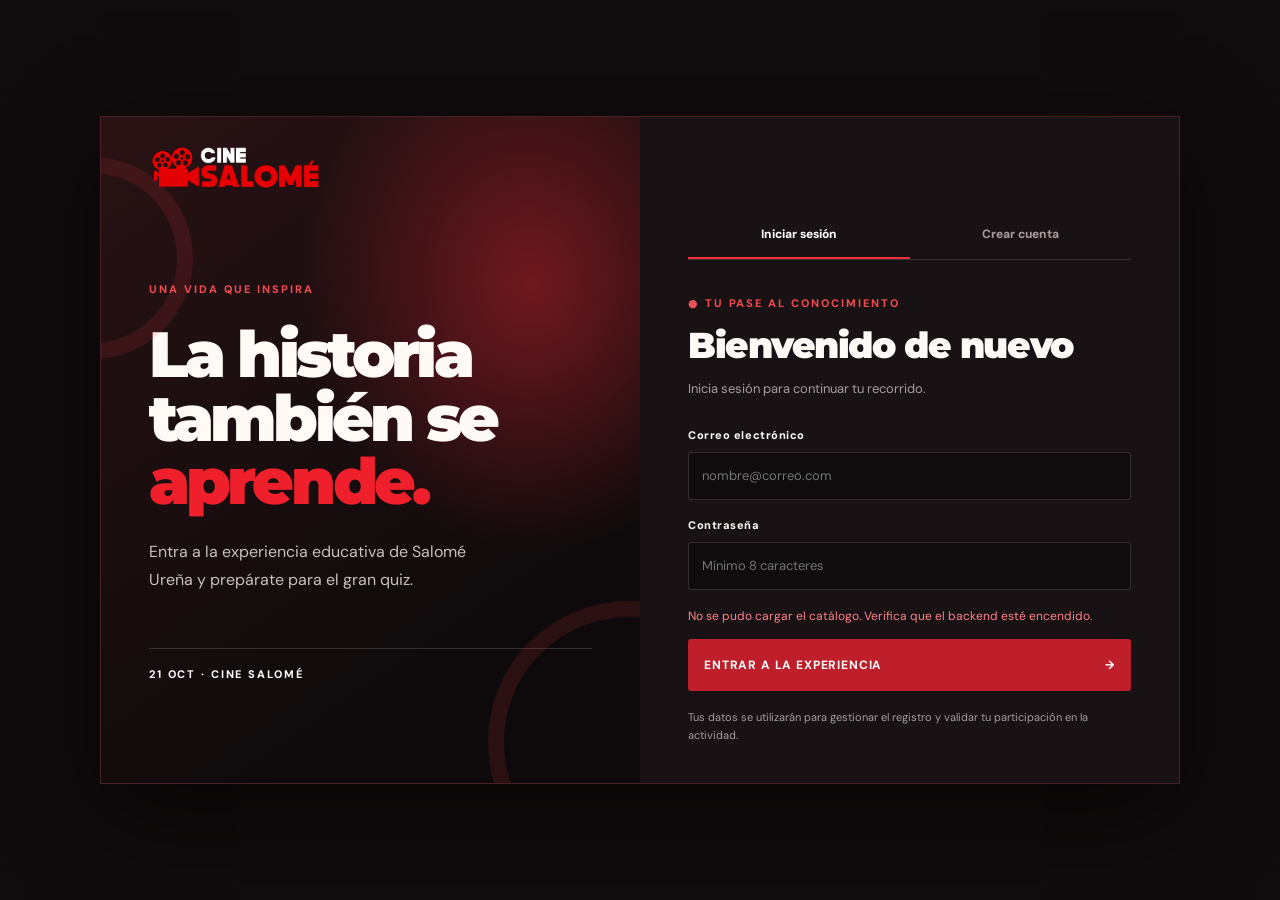
==== index.html @ 3fd90b5b "Actualización general, creación de carpeta img, pequeñas mejoras en el diseño, apartado admin" ====
<!DOCTYPE html>
<html lang="es">
 <head>
  <meta charset="utf-8"/>
  <meta content="width=device-width,initial-scale=1" name="viewport"/>
  <meta content="#0a0a0a" name="theme-color"/>
  <title>
   CINE SALOMÉ — Inicio
  </title>
  <link href="style/css/common.css" rel="stylesheet"/>
  <link href="style/css/inicio.css" rel="stylesheet"/>
  <link href="img/favicon.png" rel="icon" type="image/png"/>
 </head>
 <body>
  <nav>
   <a class="logo" href="index.html">
    <img alt="Cine Salomé" class="brand-logo" src="img/LogoCineSalomé.png"/>
   </a>
   <button aria-expanded="false" aria-label="Abrir menú" class="menu-toggle" id="menuToggle">
    ☰
   </button>
   <ul class="nav-links" id="navLinks">
    <li>
     <a aria-current="page" href="index.html">
      Inicio
     </a>
    </li>
    <li>
     <a href="biografia.html">
      Biografía
     </a>
    </li>
    <li>
     <a href="aportes.html">
      Aportes
     </a>
    </li>
    <li>
     <a href="obras.html">
      Obras
     </a>
    </li>
    <li>
     <a href="linea-tiempo.html">
      Línea del tiempo
     </a>
    </li>
    <li>
     <a class="nav-cta" href="quiz.html">
      Pon a prueba lo aprendido
     </a>
    </li>
   </ul>
  </nav>
  <main>
   <section id="hero">
    <div>
     <div class="eyebrow">
      Una historia real · Cine biográfico
     </div>
     <h1 class="hero-title">
      CINE
      <em>
       SALOMÉ
      </em>
     </h1>
     <p class="hero-sub">
      Una vida que inspira. Entra en la historia de Salomé Ureña: poeta, educadora y mujer que abrió caminos para la formación de las dominicanas.
     </p>
     <div class="hero-actions">
      <a class="btn btn-primary" href="biografia.html">
       Comenzar la historia ↓
      </a>
      <a class="btn btn-light" href="obras.html">
       Ver sus obras ✦
      </a>
     </div>
     <div class="hero-note">
      <strong>
       1850–1897
      </strong>
      <span>
       Una historia que merece ser contada.
      </span>
     </div>
    </div>
    <div aria-label="Ilustración decorativa de Salomé Ureña" class="hero-visual">
     <div class="floating-card float-one">
      <small>
       Protagonista
      </small>
      <strong>
       Una vida que inspira
      </strong>
     </div>
     <div class="portrait-frame">
      <img alt="Retrato histórico de Salomé Ureña de Henríquez" class="portrait-art historical-portrait" decoding="async" loading="lazy" src="https://commons.wikimedia.org/wiki/Special:FilePath/Salom%C3%A9_Ure%C3%B1a_de_Henr%C3%ADquez.jpg"/>
      <div class="portrait-caption">
       <a href="https://commons.wikimedia.org/wiki/File:Salom%C3%A9_Ure%C3%B1a_de_Henr%C3%ADquez.jpg" rel="noopener noreferrer" target="_blank">
        RETRATO HISTÓRICO · WIKIMEDIA COMMONS
       </a>
      </div>
     </div>
     <div class="floating-card float-two">
      <small>
       Una fecha para recordar
      </small>
      <strong>
       21 de octubre
      </strong>
     </div>
    </div>
   </section>
   <section class="content-section">
    <div class="section-head reveal">
     <div class="section-kicker">
      Explora la historia
     </div>
     <h2 class="section-title">
      Una protagonista,
      <span>
       seis escenas
      </span>
     </h2>
     <p class="section-intro">
      Recorre la vida, obra e impacto de una de las figuras más importantes de la cultura dominicana.
     </p>
    </div>
    <div class="quick-grid">
     <a class="quick-card reveal" href="biografia.html">
      <h3>
       Su biografía
      </h3>
      <p>
       Conoce sus orígenes, su vocación y los datos esenciales de su vida.
      </p>
     </a>
     <a class="quick-card reveal" href="aportes.html">
      <h3>
       Su legado
      </h3>
      <p>
       Descubre cómo transformó la poesía y la educación de las mujeres.
      </p>
     </a>
     <a class="quick-card reveal" href="educacion.html">
      <h3>
       Educación
      </h3>
      <p>
       Explora el impacto del Instituto de Señoritas.
      </p>
     </a>
     <a class="quick-card reveal" href="quiz.html">
      <h3>
       El quiz
      </h3>
      <p>
       Comprueba cuánto aprendiste sobre Salomé Ureña.
      </p>
     </a>
    </div>
   </section>
  </main>
  <footer>
   <div class="footer-mark">
    CINE
    <span>
     SALOMÉ
    </span>
   </div>
   <p class="footer-quote">
    La pantalla se apaga. Su legado permanece.
   </p>
   <div class="footer-bottom">
    Una vida que inspira · Experiencia educativa inspirada en el cine
   </div>
  </footer>
  <button aria-label="Volver arriba" class="back-top" id="backTop">
   ↑
  </button>
  <script src="style/js/common.js">
  </script>
  <script src="style/js/inicio.js">
  </script>
  <script src="api-config.js">
  </script>
  <script src="style/js/auth.js">
  </script>
 </body>
</html>
---- style/css/common.css ----
@import url('https://fonts.googleapis.com/css2?family=DM+Sans:wght@400;500;600;700&family=Montserrat:wght@700;800;900&display=swap');
:root
{
  --rojo:#bf1f2a;
  --rojo-claro:#e5525b;
  --negro:#110d0e;
  --gris-oscuro:#1b1517;
  --gris-medio:#3c2c2f;
  --blanco:#fffaf5;
  --gris-texto:#c8beb9;
  --borde:rgba(229,82,91,.25);
  --sombra:0 18px 46px rgba(0,0,0,.36)
}

*
{
  box-sizing:border-box;
  margin:0;
  padding:0
}

html
{
  scroll-behavior:smooth
}

body
{
  background:var(--negro);
  color:var(--blanco);
  font-family:'DM Sans',system-ui,sans-serif;
  line-height:1.7
}

a
{
  color:inherit
}

button
{
  font:inherit
}

.title,h1,h2,h3,.logo,.year
{
  font-family:'Montserrat',Arial,sans-serif;
  letter-spacing:-.04em
}

nav
{
  position:sticky;
  top:0;
  z-index:10;
  height:70px;
  padding:0 7%;
  display:flex;
  align-items:center;
  justify-content:space-between;
  background:rgba(17,13,14,.94);
  backdrop-filter:blur(12px);
  border-bottom:1px solid var(--borde)
}

.logo
{
  text-decoration:none;
  font-size:20px;
  letter-spacing:.1em;
  font-weight:900
}

.logo span,.section-title span
{
  color:var(--rojo-claro)
}

.nav-links
{
  display:flex;
  align-items:center;
  gap:22px;
  list-style:none
}

.nav-links a
{
  text-decoration:none;
  color:var(--gris-texto);
  font-size:12px;
  font-weight:700
}

.nav-links a:hover,.nav-links a[aria-current=page]
{
  color:var(--rojo-claro)
}

.nav-cta
{
  background:var(--rojo);
  color:white!important;
  padding:8px 12px;
  border-radius:3px
}

.menu-toggle
{
  display:none;
  color:var(--blanco);
  background:transparent;
  border:1px solid var(--borde);
  padding:6px 10px;
  font-size:20px;
  cursor:pointer
}

.page-hero
{
  padding:92px 8% 70px;
  position:relative;
  overflow:hidden;
  background:radial-gradient(circle at 82% 20%,rgba(191,31,42,.32),transparent 34%),linear-gradient(135deg,#110d0e,#281316);
  border-bottom:1px solid var(--borde)
}

.page-hero:after
{
  content:'';
  position:absolute;
  width:210px;
  height:210px;
  right:-75px;
  bottom:-102px;
  border:20px dotted rgba(229,82,91,.19);
  border-radius:50%;
  transform:rotate(20deg)
}

.eyebrow,.section-kicker
{
  font-size:11px;
  font-weight:700;
  color:var(--rojo-claro);
  letter-spacing:1.8px;
  text-transform:uppercase;
  margin-bottom:14px
}

.eyebrow:before
{
  content:'● ';
  color:var(--rojo-claro)
}

.page-title
{
  font-size:clamp(42px,6vw,76px);
  line-height:1.05;
  text-transform:uppercase;
  max-width:790px
}

.page-intro
{
  max-width:660px;
  color:var(--gris-texto);
  font-size:18px;
  margin-top:23px
}

.content-section
{
  padding:86px 8%
}

.content-section:nth-of-type(even)
{
  background:var(--gris-oscuro)
}

.section-head
{
  max-width:730px;
  margin-bottom:42px
}

.section-title
{
  font-size:clamp(32px,4vw,53px);
  line-height:1.1;
  text-transform:uppercase
}

.section-intro
{
  color:var(--gris-texto);
  margin-top:16px
}

.btn
{
  display:inline-flex;
  align-items:center;
  justify-content:center;
  text-decoration:none;
  border:1px solid transparent;
  padding:12px 19px;
  border-radius:3px;
  font-size:12px;
  font-weight:700;
  letter-spacing:.07em;
  text-transform:uppercase;
  cursor:pointer;
  transition:.2s
}

.btn:hover
{
  transform:translateY(-2px)
}

.btn-primary
{
  background:var(--rojo);
  color:white
}

.btn-primary:hover
{
  background:var(--rojo-claro)
}

.btn-light
{
  border-color:rgba(255,250,245,.32);
  color:var(--blanco);
  background:transparent
}

.btn-light:hover
{
  border-color:var(--rojo);
  color:var(--rojo-claro)
}

.reveal
{
  opacity:0;
  transform:translateY(18px);
  transition:.55s ease
}

.reveal.visible
{
  opacity:1;
  transform:none
}

.back-top
{
  position:fixed;
  right:22px;
  bottom:22px;
  width:42px;
  height:42px;
  z-index:5;
  border:1px solid var(--rojo);
  background:var(--rojo);
  color:#fff;
  cursor:pointer;
  opacity:0;
  pointer-events:none;
  transition:.2s
}

.back-top.show
{
  opacity:1;
  pointer-events:auto
}

footer
{
  padding:45px 8% 25px;
  text-align:center;
  background:#0c090a;
  border-top:1px solid var(--borde)
}

.footer-mark
{
  font:900 23px 'Montserrat',Arial,sans-serif;
  letter-spacing:.12em
}

.footer-mark span
{
  color:var(--rojo-claro)
}

.footer-quote
{
  color:var(--gris-texto);
  font-style:italic;
  margin:7px auto 19px
}

.footer-bottom
{
  border-top:1px solid rgba(255,250,245,.12);
  padding-top:15px;
  color:#958a85;
  font-size:12px
}

/* Un lenguaje visual inspirado en una entrada de cine: tarjetas, contraste y acentos rojos. */
.quote-card blockquote,.fact strong,.edu-big,.question,.result-score,.work-number
{
  font-family:'Montserrat',Arial,sans-serif!important
}

.quote-card blockquote,.edu-big,.question
{
  font-weight:800
}

.work-number,.fact strong,.result-score
{
  font-weight:900
}

.content-section
{
  position:relative
}

.info-card,.work-card,.edu-panel,.quiz-wrap
{
  border-radius:5px
}

@media(max-width:760px)
{
  nav
  {
    height:64px;
    padding:0 6%
  }

  .menu-toggle
  {
    display:block
  }

  .nav-links
  {
    display:none;
    position:absolute;
    top:63px;
    left:0;
    right:0;
    padding:10px 6% 17px;
    flex-direction:column;
    align-items:stretch;
    gap:0;
    background:#110d0e;
    border-bottom:1px solid var(--borde)
  }

  .nav-links.open
  {
    display:flex
  }

  .nav-links a
  {
    display:block;
    padding:11px 4px
  }

  .nav-cta
  {
    text-align:center;
    margin-top:5px
  }

  .page-hero,.content-section
  {
    padding-left:6%;
    padding-right:6%
  }

  .page-hero
  {
    padding-top:67px
  }

  .content-section
  {
    padding-top:62px;
    padding-bottom:62px
  }
}

@media(prefers-reduced-motion:reduce)
{
  html
  {
    scroll-behavior:auto
  }

  .reveal
  {
    opacity:1;
    transform:none;
    transition:none
  }
}


/* Identidad visual: logo oficial en la navegación */
.brand-logo { display:block; width:clamp(135px, 15vw, 190px); max-height:48px; height:auto; object-fit:contain; }
.logo, .auth-brand { display:inline-flex; align-items:center; flex-shrink:0; }
.auth-brand .brand-logo { width:clamp(145px, 18vw, 210px); max-height:54px; }
@media (max-width: 520px) { .brand-logo { width:135px; max-height:42px; } .auth-brand .brand-logo { width:150px; } }
---- style/css/inicio.css ----
#hero
{
  min-height:calc(100vh - 70px);
  padding:72px 8%;
  display:grid;
  grid-template-columns:1.08fr .92fr;
  gap:6%;
  align-items:center;
  overflow:hidden;
  position:relative;
  background:radial-gradient(circle at 76% 35%,rgba(191,31,42,.4),transparent 31%),linear-gradient(130deg,#110d0e,#2c1115)
}

#hero:before
{
  content:'';
  position:absolute;
  inset:0;
  opacity:.3;
  background:linear-gradient(90deg,transparent 97%,rgba(255,255,255,.08) 97%),linear-gradient(transparent 97%,rgba(255,255,255,.05) 97%);
  background-size:48px 48px
}

.hero-title
{
  position:relative;
  font:900 clamp(54px,9vw,108px)/.88 'Montserrat',Arial,sans-serif;
  letter-spacing:-.08em
}

.hero-title em
{
  font-style:normal;
  color:var(--rojo-claro)
}

.hero-sub
{
  max-width:570px;
  margin:25px 0 29px;
  color:var(--gris-texto);
  font-size:18px
}

.hero-actions
{
  display:flex;
  gap:12px;
  flex-wrap:wrap
}

.hero-note
{
  display:flex;
  gap:14px;
  align-items:center;
  margin-top:35px;
  color:var(--gris-texto);
  font-size:14px
}

.hero-note strong
{
  font:800 24px 'Montserrat',Arial,sans-serif;
  color:var(--rojo-claro)
}

.hero-visual
{
  position:relative;
  display:grid;
  place-items:center;
  min-height:500px
}

.portrait-frame
{
  width:min(100%,385px);
  height:475px;
  display:grid;
  place-items:center;
  overflow:hidden;
  border:1px solid rgba(229,82,91,.7);
  background:linear-gradient(145deg,#722128,#251115 70%);
  box-shadow:var(--sombra)
}

.portrait-frame:before
{
  content:'';
  position:absolute;
  width:340px;
  height:340px;
  border:11px dotted rgba(255,250,245,.2);
  border-radius:50%
}

.portrait-art
{
  width:79%;
  z-index:1;
  filter:drop-shadow(0 14px 12px rgba(0,0,0,.45))
}

.portrait-caption
{
  position:absolute;
  bottom:22px;
  z-index:2;
  background:#171012;
  color:var(--rojo-claro);
  border:1px solid var(--borde);
  padding:7px 10px;
  font-size:10px;
  font-weight:700;
  letter-spacing:.08em
}

.floating-card
{
  position:absolute;
  z-index:3;
  padding:12px 14px;
  background:#241719;
  border-left:3px solid var(--rojo-claro);
  box-shadow:var(--sombra)
}

.floating-card small
{
  display:block;
  color:var(--gris-texto);
  font-size:10px;
  text-transform:uppercase
}

.floating-card strong
{
  display:block;
  font-size:15px
}

.float-one
{
  top:70px;
  left:-8px
}

.float-two
{
  right:-8px;
  bottom:55px
}

.quick-grid
{
  display:grid;
  grid-template-columns:repeat(3,1fr);
  gap:2px
}

.quick-card
{
  background:#26191b;
  padding:25px;
  border-top:3px solid transparent;
  text-decoration:none
}

.quick-card:hover
{
  border-color:var(--rojo-claro);
  background:#352023
}

.quick-card h3
{
  font-size:21px;
  color:var(--blanco);
  margin-bottom:8px
}

.quick-card p
{
  font-size:14px;
  color:var(--gris-texto)
}

@media(max-width:800px)
{
  #hero
  {
    grid-template-columns:1fr;
    padding:54px 6% 62px
  }

  .hero-visual
  {
    min-height:390px;
    order:-1
  }

  .portrait-frame
  {
    height:360px;
    width:290px
  }

  .float-one
  {
    left:0;
    top:32px
  }

  .float-two
  {
    right:0;
    bottom:25px
  }

  .quick-grid
  {
    grid-template-columns:1fr
  }
}

.historical-portrait {
  width: auto;
  max-width: 84%;
  height: min(370px, 78%);
  object-fit: contain;
  background: transparent;
}

.portrait-caption a {
  color: inherit;
  text-decoration: none;
}

.portrait-caption a:hover {
  text-decoration: underline;
}
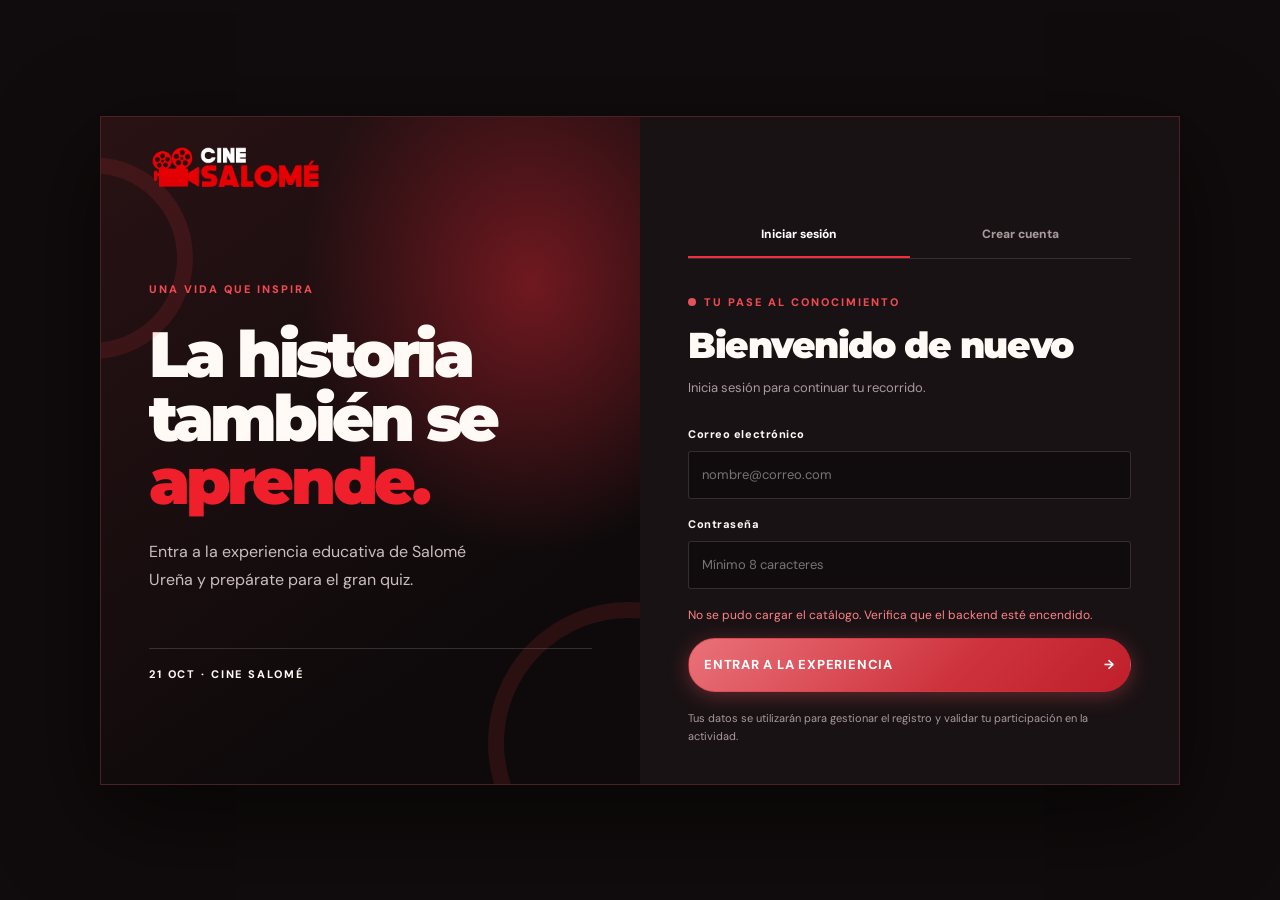
==== commit 161a0b98: "cambios del diseño" ====
--- a/index.html
+++ b/index.html
@@ -4,188 +4,166 @@
   <meta charset="utf-8"/>
   <meta content="width=device-width,initial-scale=1" name="viewport"/>
   <meta content="#0a0a0a" name="theme-color"/>
-  <title>
-   CINE SALOMÉ — Inicio
-  </title>
-  <link href="style/css/common.css" rel="stylesheet"/>
-  <link href="style/css/inicio.css" rel="stylesheet"/>
+  <title>CINE SALOMÉ — Inicio</title>
+  <link href="style/css/common.css?v=3.3" rel="stylesheet"/>
+  <link href="style/css/inicio.css?v=3.3" rel="stylesheet"/>
   <link href="img/favicon.png" rel="icon" type="image/png"/>
  </head>
  <body>
   <nav>
    <a class="logo" href="index.html">
-    <img alt="Cine Salomé" class="brand-logo" src="img/LogoCineSalomé.png"/>
+    <img referrerpolicy="no-referrer" alt="Cine Salomé" class="brand-logo" src="img/LogoCineSalomé.png"/>
    </a>
-   <button aria-expanded="false" aria-label="Abrir menú" class="menu-toggle" id="menuToggle">
-    ☰
-   </button>
+   <button aria-expanded="false" aria-label="Abrir menú" class="menu-toggle" id="menuToggle">☰</button>
    <ul class="nav-links" id="navLinks">
-    <li>
-     <a aria-current="page" href="index.html">
-      Inicio
-     </a>
-    </li>
-    <li>
-     <a href="biografia.html">
-      Biografía
-     </a>
-    </li>
-    <li>
-     <a href="aportes.html">
-      Aportes
-     </a>
-    </li>
-    <li>
-     <a href="obras.html">
-      Obras
-     </a>
-    </li>
-    <li>
-     <a href="linea-tiempo.html">
-      Línea del tiempo
-     </a>
-    </li>
-    <li>
-     <a class="nav-cta" href="quiz.html">
-      Pon a prueba lo aprendido
-     </a>
-    </li>
+    <li><a aria-current="page" href="index.html">Inicio</a></li>
+    <li><a href="biografia.html">Biografía</a></li>
+    <li><a href="aportes.html">Aportes</a></li>
+    <li><a href="obras.html">Obras</a></li>
+    <li><a href="linea-tiempo.html">Línea del tiempo</a></li>
+    <li><a class="nav-cta" href="quiz.html">Pon a prueba lo aprendido</a></li>
    </ul>
   </nav>
+
   <main>
+   <!-- Hero -->
    <section id="hero">
     <div>
-     <div class="eyebrow">
-      Una historia real · Cine biográfico
-     </div>
-     <h1 class="hero-title">
-      CINE
-      <em>
-       SALOMÉ
-      </em>
-     </h1>
-     <p class="hero-sub">
-      Una vida que inspira. Entra en la historia de Salomé Ureña: poeta, educadora y mujer que abrió caminos para la formación de las dominicanas.
-     </p>
+     <div class="eyebrow">Una historia real · Cine biográfico</div>
+     <h1 class="hero-title">CINE <em>SALOMÉ</em></h1>
+     <p class="hero-sub">Una vida que inspira. Entra en la historia de Salomé Ureña: poeta, educadora y mujer que abrió caminos para la formación de las dominicanas.</p>
      <div class="hero-actions">
-      <a class="btn btn-primary" href="biografia.html">
-       Comenzar la historia ↓
-      </a>
-      <a class="btn btn-light" href="obras.html">
-       Ver sus obras ✦
-      </a>
+      <a class="btn btn-primary" href="biografia.html">Comenzar la historia ↓</a>
+      <a class="btn btn-light" href="obras.html">Ver sus obras ✦</a>
      </div>
      <div class="hero-note">
-      <strong>
-       1850–1897
-      </strong>
-      <span>
-       Una historia que merece ser contada.
-      </span>
+      <strong>1850–1897</strong>
+      <span>Una historia que merece ser contada.</span>
      </div>
     </div>
     <div aria-label="Ilustración decorativa de Salomé Ureña" class="hero-visual">
      <div class="floating-card float-one">
-      <small>
-       Protagonista
-      </small>
-      <strong>
-       Una vida que inspira
-      </strong>
+      <small>Protagonista</small>
+      <strong>Una vida que inspira</strong>
      </div>
      <div class="portrait-frame">
-      <img alt="Retrato histórico de Salomé Ureña de Henríquez" class="portrait-art historical-portrait" decoding="async" loading="lazy" src="https://commons.wikimedia.org/wiki/Special:FilePath/Salom%C3%A9_Ure%C3%B1a_de_Henr%C3%ADquez.jpg"/>
+      <img referrerpolicy="no-referrer" alt="Retrato histórico de Salomé Ureña de Henríquez" class="portrait-art historical-portrait" decoding="async" loading="lazy" src="https://commons.wikimedia.org/wiki/Special:FilePath/Salom%C3%A9_Ure%C3%B1a_de_Henr%C3%ADquez.jpg"/>
       <div class="portrait-caption">
-       <a href="https://commons.wikimedia.org/wiki/File:Salom%C3%A9_Ure%C3%B1a_de_Henr%C3%ADquez.jpg" rel="noopener noreferrer" target="_blank">
-        RETRATO HISTÓRICO · WIKIMEDIA COMMONS
-       </a>
+       <a href="https://commons.wikimedia.org/wiki/File:Salom%C3%A9_Ure%C3%B1a_de_Henr%C3%ADquez.jpg" rel="noopener noreferrer" target="_blank">RETRATO HISTÓRICO · WIKIMEDIA COMMONS</a>
       </div>
      </div>
      <div class="floating-card float-two">
-      <small>
-       Una fecha para recordar
-      </small>
-      <strong>
-       21 de octubre
-      </strong>
+      <small>Una fecha para recordar</small>
+      <strong>21 de octubre</strong>
      </div>
     </div>
    </section>
+
+   <!-- Seis escenas -->
    <section class="content-section">
     <div class="section-head reveal">
-     <div class="section-kicker">
-      Explora la historia
-     </div>
-     <h2 class="section-title">
-      Una protagonista,
-      <span>
-       seis escenas
-      </span>
-     </h2>
-     <p class="section-intro">
-      Recorre la vida, obra e impacto de una de las figuras más importantes de la cultura dominicana.
-     </p>
+     <div class="section-kicker">Explora la historia</div>
+     <h2 class="section-title">Una protagonista, <span>seis escenas</span></h2>
+     <p class="section-intro">Recorre la vida, obra e impacto de una de las figuras más importantes de la cultura dominicana.</p>
     </div>
     <div class="quick-grid">
      <a class="quick-card reveal" href="biografia.html">
-      <h3>
-       Su biografía
-      </h3>
-      <p>
-       Conoce sus orígenes, su vocación y los datos esenciales de su vida.
-      </p>
+      <div class="qcard-icon">
+       <svg class="site-icon site-icon-lg" viewBox="0 0 24 24"><path d="M4 19.5A2.5 2.5 0 0 1 6.5 17H20"></path><path d="M6.5 2H20v20H6.5A2.5 2.5 0 0 1 4 19.5v-15A2.5 2.5 0 0 1 6.5 2z"></path></svg>
+      </div>
+      <h3>Su biografía</h3>
+      <p>Conoce sus orígenes, su familia, su vocación literaria y los datos esenciales de su vida.</p>
      </a>
      <a class="quick-card reveal" href="aportes.html">
-      <h3>
-       Su legado
-      </h3>
-      <p>
-       Descubre cómo transformó la poesía y la educación de las mujeres.
-      </p>
+      <div class="qcard-icon">
+       <svg class="site-icon site-icon-lg" viewBox="0 0 24 24"><path d="m12 3-1.912 5.813a2 2 0 0 1-1.275 1.275L3 12l5.813 1.912a2 2 0 0 1 1.275 1.275L12 21l1.912-5.813a2 2 0 0 1 1.275-1.275L21 12l-5.813-1.912a2 2 0 0 1-1.275-1.275L12 3Z"></path></svg>
+      </div>
+      <h3>Su legado</h3>
+      <p>Descubre cómo transformó la poesía y abrió la educación formal para las mujeres dominicanas.</p>
+     </a>
+     <a class="quick-card reveal" href="obras.html">
+      <div class="qcard-icon">
+       <svg class="site-icon site-icon-lg" viewBox="0 0 24 24"><path d="M17 3a2.828 2.828 0 1 1 4 4L7.5 20.5 2 22l1.5-5.5L17 3z"></path></svg>
+      </div>
+      <h3>Sus obras</h3>
+      <p>Lee fragmentos reales de sus poemas más famosos: El ave y el nido, Ruinas, A la patria y más.</p>
+     </a>
+     <a class="quick-card reveal" href="linea-tiempo.html">
+      <div class="qcard-icon">
+       <svg class="site-icon site-icon-lg" viewBox="0 0 24 24"><path d="M5 22h14"></path><path d="M5 2h14"></path><path d="M17 22v-4.172a2 2 0 0 0-.586-1.414L12 12l-4.414 4.414A2 2 0 0 0 7 17.828V22"></path><path d="M7 2v4.172a2 2 0 0 0 .586 1.414L12 12l4.414-4.414A2 2 0 0 0 17 6.172V2"></path></svg>
+      </div>
+      <h3>Línea del tiempo</h3>
+      <p>Un recorrido cronológico por los momentos clave de su vida, desde 1850 hasta su legado eterno.</p>
      </a>
      <a class="quick-card reveal" href="educacion.html">
-      <h3>
-       Educación
-      </h3>
-      <p>
-       Explora el impacto del Instituto de Señoritas.
-      </p>
+      <div class="qcard-icon">
+       <svg class="site-icon site-icon-lg" viewBox="0 0 24 24"><path d="m3 9 9-7 9 7v11a2 2 0 0 1-2 2H5a2 2 0 0 1-2-2z"></path><polyline points="9 22 9 12 15 12 15 22"></polyline></svg>
+      </div>
+      <h3>Educación</h3>
+      <p>Explora el Instituto de Señoritas: las materias, las maestras graduadas y su impacto social.</p>
      </a>
-     <a class="quick-card reveal" href="quiz.html">
-      <h3>
-       El quiz
-      </h3>
-      <p>
-       Comprueba cuánto aprendiste sobre Salomé Ureña.
-      </p>
+     <a class="quick-card reveal nav-cta-card" href="quiz.html">
+      <div class="qcard-icon">
+       <svg class="site-icon site-icon-lg" viewBox="0 0 24 24"><rect width="20" height="20" x="2" y="2" rx="2.18" ry="2.18"></rect><line x1="7" x2="7" y1="2" y2="22"></line><line x1="17" x2="17" y1="2" y2="22"></line><line x1="2" x2="22" y1="12" y2="12"></line><line x1="2" x2="7" y1="7" y2="7"></line><line x1="2" x2="7" y1="17" y2="17"></line><line x1="17" x2="22" y1="17" y2="17"></line><line x1="17" x2="22" y1="7" y2="7"></line></svg>
+      </div>
+      <h3>El quiz</h3>
+      <p>Comprueba cuánto aprendiste sobre Salomé Ureña y gana tu lugar en la historia.</p>
      </a>
     </div>
    </section>
+
+   <!-- Estadísticas animadas -->
+   <section class="content-section stats-section">
+    <div class="section-head reveal">
+     <div class="section-kicker">En números</div>
+     <h2 class="section-title">Su historia, <span>en cifras</span></h2>
+    </div>
+    <div class="stats-grid">
+     <div class="stat-card reveal">
+      <span class="stat-number" data-target="47">47</span>
+      <span class="stat-label">Años de vida</span>
+      <span class="stat-desc">Nació el 21 oct. 1850 · Murió el 6 mar. 1897</span>
+     </div>
+     <div class="stat-card reveal">
+      <span class="stat-number" data-target="12">12</span>
+      <span class="stat-label">Años del Instituto</span>
+      <span class="stat-desc">Fundado en 1881, cerró en 1893 por su enfermedad</span>
+     </div>
+     <div class="stat-card reveal">
+      <span class="stat-number" data-target="6">6</span>
+      <span class="stat-label">Primeras maestras</span>
+      <span class="stat-desc">Primera promoción graduada en 1887</span>
+     </div>
+     <div class="stat-card reveal">
+      <span class="stat-number" data-target="3">3</span>
+      <span class="stat-label">Hijos ilustres</span>
+      <span class="stat-desc">Pedro, Maximiliano y Francisco Henríquez Ureña</span>
+     </div>
+    </div>
+   </section>
+
+   <!-- Cita rotativa -->
+   <section class="content-section quote-section">
+    <div class="quote-rotativa reveal">
+     <div class="quote-deco">"</div>
+     <p class="quote-text" id="quoteText"></p>
+     <p class="quote-obra" id="quoteObra"></p>
+     <div class="quote-dots" id="quoteDots"></div>
+    </div>
+   </section>
   </main>
+
   <footer>
-   <div class="footer-mark">
-    CINE
-    <span>
-     SALOMÉ
-    </span>
-   </div>
-   <p class="footer-quote">
-    La pantalla se apaga. Su legado permanece.
-   </p>
-   <div class="footer-bottom">
-    Una vida que inspira · Experiencia educativa inspirada en el cine
-   </div>
+   <div class="footer-mark">CINE <span>SALOMÉ</span></div>
+   <p class="footer-quote">La pantalla se apaga. Su legado permanece.</p>
+   <div class="footer-bottom">Una vida que inspira · Experiencia educativa inspirada en el cine</div>
   </footer>
-  <button aria-label="Volver arriba" class="back-top" id="backTop">
-   ↑
-  </button>
-  <script src="style/js/common.js">
-  </script>
-  <script src="style/js/inicio.js">
-  </script>
-  <script src="api-config.js">
-  </script>
-  <script src="style/js/auth.js">
-  </script>
+
+  <button aria-label="Volver arriba" class="back-top" id="backTop">↑</button>
+
+  <script src="style/js/common.js"></script>
+  <script src="style/js/inicio.js"></script>
+  <script src="api-config.js"></script>
+  <script src="style/js/auth.js"></script>
  </body>
 </html>
--- a/style/css/common.css
+++ b/style/css/common.css
@@ -40,6 +40,58 @@
 button
 {
   font:inherit
+}
+
+/* Iconos vectoriales profesionales y moderados */
+.site-icon
+{
+  display:inline-flex;
+  align-items:center;
+  justify-content:center;
+  width:42px;
+  height:42px;
+  stroke:var(--rojo-claro);
+  fill:none;
+  stroke-width:2.2;
+  stroke-linecap:round;
+  stroke-linejoin:round;
+  vertical-align:middle;
+  flex-shrink:0;
+  transition:transform .3s ease, stroke .3s ease;
+}
+.site-icon-lg
+{
+  width:54px;
+  height:54px;
+  stroke-width:2.2;
+}
+.site-icon-xl
+{
+  width:68px;
+  height:68px;
+  stroke-width:2.2;
+}
+
+/* Contenedor tipo insignia para iconos moderados */
+.icon-badge
+{
+  display:inline-flex;
+  align-items:center;
+  justify-content:center;
+  width:68px;
+  height:68px;
+  border-radius:12px;
+  background:rgba(229,82,91,.12);
+  border:1px solid rgba(229,82,91,.35);
+  margin-bottom:16px;
+  box-shadow:0 6px 18px rgba(0,0,0,.25);
+  transition:transform .3s ease, background .3s ease, border-color .3s ease;
+}
+.icon-badge:hover
+{
+  transform:scale(1.06);
+  background:rgba(229,82,91,.22);
+  border-color:var(--rojo-claro);
 }
 
 .title,h1,h2,h3,.logo,.year
@@ -60,7 +112,16 @@
   justify-content:space-between;
   background:rgba(17,13,14,.94);
   backdrop-filter:blur(12px);
-  border-bottom:1px solid var(--borde)
+  border-bottom:1px solid var(--borde);
+  transition:height .3s cubic-bezier(0.16, 1, 0.3, 1), background .3s ease, box-shadow .3s ease, border-color .3s ease;
+}
+
+nav.scrolled
+{
+  height:60px;
+  background:rgba(14,10,11,.98);
+  box-shadow:0 8px 30px rgba(0,0,0,.6);
+  border-bottom-color:rgba(229,82,91,.35);
 }
 
 .logo
@@ -129,13 +190,20 @@
 {
   content:'';
   position:absolute;
-  width:210px;
-  height:210px;
+  width:220px;
+  height:220px;
   right:-75px;
   bottom:-102px;
-  border:20px dotted rgba(229,82,91,.19);
+  border:20px dotted rgba(229,82,91,.28);
   border-radius:50%;
-  transform:rotate(20deg)
+  animation:rotateDottedCircle 24s linear infinite;
+  pointer-events:none;
+}
+
+@keyframes rotateDottedCircle
+{
+  from { transform:rotate(0deg); }
+  to { transform:rotate(360deg); }
 }
 
 .eyebrow,.section-kicker
@@ -145,13 +213,30 @@
   color:var(--rojo-claro);
   letter-spacing:1.8px;
   text-transform:uppercase;
-  margin-bottom:14px
+  margin-bottom:14px;
+  display:flex;
+  align-items:center;
+  gap:8px;
 }
 
 .eyebrow:before
 {
-  content:'● ';
-  color:var(--rojo-claro)
+  content:'';
+  display:inline-block;
+  width:8px;
+  height:8px;
+  border-radius:50%;
+  background:var(--rojo-claro);
+  flex-shrink:0;
+  animation:pulseRed 2s ease-in-out infinite;
+  box-shadow:0 0 0 0 rgba(229,82,91,.7);
+}
+
+@keyframes pulseRed
+{
+  0%   { box-shadow:0 0 0 0 rgba(229,82,91,.75); background:var(--rojo-claro); }
+  50%  { box-shadow:0 0 0 7px rgba(229,82,91,0); background:#ff6a72; }
+  100% { box-shadow:0 0 0 0 rgba(229,82,91,0); background:var(--rojo-claro); }
 }
 
 .page-title
@@ -204,59 +289,89 @@
   display:inline-flex;
   align-items:center;
   justify-content:center;
+  gap:8px;
   text-decoration:none;
-  border:1px solid transparent;
-  padding:12px 19px;
-  border-radius:3px;
-  font-size:12px;
-  font-weight:700;
-  letter-spacing:.07em;
+  border:1.5px solid transparent;
+  padding:14px 28px;
+  border-radius:999px;
+  font-size:13px;
+  font-weight:800;
+  letter-spacing:.06em;
   text-transform:uppercase;
   cursor:pointer;
-  transition:.2s
+  transition:transform .3s cubic-bezier(0.16, 1, 0.3, 1), background .25s ease, border-color .25s ease, box-shadow .3s ease;
 }
 
 .btn:hover
 {
-  transform:translateY(-2px)
+  transform:translateY(-3px) scale(1.04);
+  box-shadow:0 12px 28px rgba(191,31,42,.4);
+}
+
+.btn:active
+{
+  transform:translateY(-1px) scale(.99);
 }
 
 .btn-primary
 {
-  background:var(--rojo);
-  color:white
+  background:linear-gradient(135deg, var(--rojo-claro), var(--rojo));
+  color:white;
+  box-shadow:0 4px 20px rgba(229,82,91,.35);
+  position:relative;
+  overflow:hidden;
+}
+
+.btn-primary:after
+{
+  content:'';
+  position:absolute;
+  inset:-1px;
+  border-radius:inherit;
+  background:linear-gradient(135deg,rgba(255,255,255,.18),transparent 60%);
+  pointer-events:none;
 }
 
 .btn-primary:hover
 {
-  background:var(--rojo-claro)
+  background:linear-gradient(135deg,#ff6a72,var(--rojo-claro));
+  box-shadow:0 14px 32px rgba(229,82,91,.55), 0 0 0 3px rgba(229,82,91,.2);
 }
 
 .btn-light
 {
-  border-color:rgba(255,250,245,.32);
+  border-color:rgba(255,250,245,.35);
   color:var(--blanco);
-  background:transparent
+  background:rgba(255,255,255,.06);
+  backdrop-filter:blur(6px);
 }
 
 .btn-light:hover
 {
-  border-color:var(--rojo);
-  color:var(--rojo-claro)
+  border-color:var(--rojo-claro);
+  color:var(--rojo-claro);
+  background:rgba(229,82,91,.1);
+  box-shadow:0 10px 28px rgba(229,82,91,.25), 0 0 0 3px rgba(229,82,91,.15);
 }
 
 .reveal
 {
   opacity:0;
-  transform:translateY(18px);
-  transition:.55s ease
+  transform:translateY(24px);
+  transition:opacity .75s cubic-bezier(0.16, 1, 0.3, 1), transform .75s cubic-bezier(0.16, 1, 0.3, 1);
+  will-change:opacity, transform;
 }
 
 .reveal.visible
 {
   opacity:1;
-  transform:none
-}
+  transform:none;
+}
+
+.quick-grid .reveal:nth-child(1), .cards-grid .reveal:nth-child(1), .works-grid .reveal:nth-child(1) { transition-delay: .05s; }
+.quick-grid .reveal:nth-child(2), .cards-grid .reveal:nth-child(2), .works-grid .reveal:nth-child(2) { transition-delay: .14s; }
+.quick-grid .reveal:nth-child(3), .cards-grid .reveal:nth-child(3), .works-grid .reveal:nth-child(3) { transition-delay: .23s; }
+.quick-grid .reveal:nth-child(4), .cards-grid .reveal:nth-child(4), .works-grid .reveal:nth-child(4) { transition-delay: .32s; }
 
 .back-top
 {
@@ -425,3 +540,276 @@
 .logo, .auth-brand { display:inline-flex; align-items:center; flex-shrink:0; }
 .auth-brand .brand-logo { width:clamp(145px, 18vw, 210px); max-height:54px; }
 @media (max-width: 520px) { .brand-logo { width:135px; max-height:42px; } .auth-brand .brand-logo { width:150px; } }
+
+/* ==========================================================================
+   Menú Desplegable de Usuario y Perfil
+   ========================================================================== */
+.user-menu-wrapper {
+  position: relative;
+  display: inline-flex;
+  align-items: center;
+  margin-left: 20px;
+  order: 10;
+  z-index: 50;
+}
+
+.user-menu-btn {
+  display: inline-flex;
+  align-items: center;
+  gap: 9px;
+  background: rgba(255, 255, 255, 0.05);
+  border: 1px solid rgba(229, 82, 91, 0.28);
+  border-radius: 999px;
+  padding: 5px 14px 5px 6px;
+  color: var(--blanco);
+  cursor: pointer;
+  transition: all 0.22s ease;
+  font-family: inherit;
+  outline: none;
+}
+
+.user-menu-btn:hover,
+.user-menu-btn.active {
+  background: rgba(191, 31, 42, 0.16);
+  border-color: rgba(229, 82, 91, 0.6);
+  box-shadow: 0 4px 16px rgba(191, 31, 42, 0.22);
+}
+
+.user-avatar-badge {
+  width: 32px;
+  height: 32px;
+  border-radius: 50%;
+  background: linear-gradient(135deg, #bf1f2a, #6e1f32);
+  display: inline-flex;
+  align-items: center;
+  justify-content: center;
+  color: #fffaf5;
+  flex-shrink: 0;
+  box-shadow: 0 2px 8px rgba(0, 0, 0, 0.35);
+  border: 1.5px solid rgba(229, 82, 91, 0.4);
+}
+
+.avatar-svg {
+  width: 17px;
+  height: 17px;
+}
+
+.user-display-name {
+  font-size: 13px;
+  font-weight: 700;
+  color: #fffaf5;
+  max-width: 150px;
+  overflow: hidden;
+  text-overflow: ellipsis;
+  white-space: nowrap;
+  letter-spacing: -0.01em;
+}
+
+.user-chevron {
+  width: 14px;
+  height: 14px;
+  color: var(--gris-texto);
+  transition: transform 0.25s ease, color 0.2s ease;
+  flex-shrink: 0;
+}
+
+.user-menu-btn.active .user-chevron {
+  transform: rotate(180deg);
+  color: var(--rojo-claro);
+}
+
+/* Contenedor del desplegable flotante */
+.user-dropdown-menu {
+  position: absolute;
+  top: calc(100% + 10px);
+  right: 0;
+  min-width: 260px;
+  background: rgba(19, 14, 16, 0.98);
+  backdrop-filter: blur(16px);
+  -webkit-backdrop-filter: blur(16px);
+  border: 1px solid rgba(229, 82, 91, 0.35);
+  border-radius: 16px;
+  box-shadow: 0 20px 48px rgba(0, 0, 0, 0.72), 0 0 0 1px rgba(255, 255, 255, 0.05);
+  padding: 12px;
+  z-index: 1000;
+  opacity: 0;
+  visibility: hidden;
+  transform: translateY(-8px) scale(0.97);
+  transform-origin: top right;
+  transition: opacity 0.2s cubic-bezier(0.16, 1, 0.3, 1), 
+              transform 0.2s cubic-bezier(0.16, 1, 0.3, 1), 
+              visibility 0.2s;
+  pointer-events: none;
+}
+
+.user-dropdown-menu.show {
+  opacity: 1;
+  visibility: visible;
+  transform: translateY(0) scale(1);
+  pointer-events: auto;
+}
+
+/* Cabecera del desplegable con info de usuario */
+.user-dropdown-header {
+  display: flex;
+  align-items: center;
+  gap: 12px;
+  padding: 8px 10px 10px;
+}
+
+.dropdown-avatar-circle {
+  width: 40px;
+  height: 40px;
+  border-radius: 50%;
+  background: linear-gradient(135deg, #bf1f2a, #4a1523);
+  display: flex;
+  align-items: center;
+  justify-content: center;
+  color: #fffaf5;
+  flex-shrink: 0;
+  border: 2px solid rgba(229, 82, 91, 0.45);
+}
+
+.dropdown-avatar-circle svg {
+  width: 22px;
+  height: 22px;
+}
+
+.dropdown-user-details {
+  display: flex;
+  flex-direction: column;
+  min-width: 0;
+}
+
+.dropdown-user-name {
+  font-size: 13.5px;
+  font-weight: 800;
+  color: #fffaf5;
+  white-space: nowrap;
+  overflow: hidden;
+  text-overflow: ellipsis;
+  letter-spacing: -0.01em;
+}
+
+.dropdown-user-role {
+  display: inline-block;
+  align-self: flex-start;
+  font-size: 10px;
+  font-weight: 800;
+  text-transform: uppercase;
+  letter-spacing: 0.06em;
+  color: var(--rojo-claro);
+  background: rgba(191, 31, 42, 0.18);
+  border: 1px solid rgba(229, 82, 91, 0.25);
+  padding: 1px 7px;
+  border-radius: 999px;
+  margin-top: 3px;
+}
+
+.dropdown-user-email {
+  font-size: 11px;
+  color: var(--gris-texto);
+  white-space: nowrap;
+  overflow: hidden;
+  text-overflow: ellipsis;
+  margin-top: 2px;
+}
+
+.user-dropdown-divider {
+  height: 1px;
+  background: rgba(255, 255, 255, 0.08);
+  margin: 8px 0;
+}
+
+/* Acciones en el menú desplegable */
+.user-dropdown-body {
+  display: flex;
+  flex-direction: column;
+  gap: 4px;
+}
+
+.user-dropdown-link,
+.user-dropdown-logout {
+  display: flex;
+  align-items: center;
+  gap: 10px;
+  width: 100%;
+  padding: 9px 12px;
+  border-radius: 10px;
+  border: none;
+  background: transparent;
+  text-decoration: none;
+  font-size: 13px;
+  font-weight: 700;
+  cursor: pointer;
+  transition: all 0.18s ease;
+  font-family: inherit;
+  text-align: left;
+}
+
+.user-dropdown-link {
+  color: var(--blanco);
+}
+
+.user-dropdown-link:hover {
+  background: rgba(255, 255, 255, 0.06);
+  color: var(--rojo-claro);
+}
+
+.user-dropdown-link svg,
+.user-dropdown-logout svg {
+  width: 16px;
+  height: 16px;
+  flex-shrink: 0;
+}
+
+.user-dropdown-logout {
+  color: #ff6e76;
+}
+
+.user-dropdown-logout:hover {
+  background: rgba(191, 31, 42, 0.22);
+  color: #ff8b92;
+}
+
+/* Botón logout genérico de respaldo */
+.logout-button {
+  display: inline-flex;
+  align-items: center;
+  gap: 7px;
+  background: rgba(255, 255, 255, 0.04);
+  color: #fffaf5;
+  border: 1px solid rgba(229, 82, 91, 0.4);
+  padding: 7px 14px;
+  border-radius: 999px;
+  font-size: 12px;
+  font-weight: 800;
+  cursor: pointer;
+  transition: all 0.2s ease;
+}
+
+.logout-button:hover {
+  background: var(--rojo);
+  border-color: var(--rojo);
+  color: #fff;
+}
+
+/* Ajustes responsivos */
+@media (max-width: 760px) {
+  .user-display-name {
+    display: none;
+  }
+  .user-menu-btn {
+    padding: 4px 8px 4px 4px;
+    gap: 6px;
+  }
+  .user-menu-wrapper {
+    margin-left: auto;
+    margin-right: 12px;
+    order: 2;
+  }
+  .menu-toggle {
+    order: 3;
+  }
+}
+
--- a/style/css/inicio.css
+++ b/style/css/inicio.css
@@ -82,7 +82,14 @@
   overflow:hidden;
   border:1px solid rgba(229,82,91,.7);
   background:linear-gradient(145deg,#722128,#251115 70%);
-  box-shadow:var(--sombra)
+  box-shadow:var(--sombra);
+  transition:transform .5s cubic-bezier(0.16, 1, 0.3, 1), box-shadow .5s ease;
+}
+
+.portrait-frame:hover
+{
+  transform:translateY(-8px) scale(1.015);
+  box-shadow:0 24px 60px rgba(191,31,42,.35);
 }
 
 .portrait-frame:before
@@ -92,14 +99,26 @@
   width:340px;
   height:340px;
   border:11px dotted rgba(255,250,245,.2);
-  border-radius:50%
+  border-radius:50%;
+  transition:transform 8s linear;
+}
+
+.portrait-frame:hover:before
+{
+  transform:rotate(45deg);
 }
 
 .portrait-art
 {
   width:79%;
   z-index:1;
-  filter:drop-shadow(0 14px 12px rgba(0,0,0,.45))
+  filter:drop-shadow(0 14px 12px rgba(0,0,0,.45));
+  transition:transform .5s cubic-bezier(0.16, 1, 0.3, 1);
+}
+
+.portrait-frame:hover .portrait-art
+{
+  transform:scale(1.04);
 }
 
 .portrait-caption
@@ -113,7 +132,26 @@
   padding:7px 10px;
   font-size:10px;
   font-weight:700;
-  letter-spacing:.08em
+  letter-spacing:.08em;
+  transition:transform .3s ease, border-color .3s ease;
+}
+
+.portrait-frame:hover .portrait-caption
+{
+  transform:translateY(-2px);
+  border-color:var(--rojo-claro);
+}
+
+@keyframes floatGentleOne
+{
+  0%, 100% { transform:translateY(0) rotate(0deg); }
+  50% { transform:translateY(-10px) rotate(1deg); }
+}
+
+@keyframes floatGentleTwo
+{
+  0%, 100% { transform:translateY(0) rotate(0deg); }
+  50% { transform:translateY(10px) rotate(-1deg); }
 }
 
 .floating-card
@@ -123,7 +161,15 @@
   padding:12px 14px;
   background:#241719;
   border-left:3px solid var(--rojo-claro);
-  box-shadow:var(--sombra)
+  box-shadow:var(--sombra);
+  transition:transform .35s cubic-bezier(0.16, 1, 0.3, 1), box-shadow .35s ease;
+}
+
+.floating-card:hover
+{
+  animation-play-state:paused;
+  transform:scale(1.06);
+  box-shadow:0 16px 36px rgba(0,0,0,.6), 0 0 16px rgba(229,82,91,.3);
 }
 
 .floating-card small
@@ -143,13 +189,15 @@
 .float-one
 {
   top:70px;
-  left:-8px
+  left:-8px;
+  animation:floatGentleOne 5.5s ease-in-out infinite;
 }
 
 .float-two
 {
   right:-8px;
-  bottom:55px
+  bottom:55px;
+  animation:floatGentleTwo 6.5s ease-in-out infinite;
 }
 
 .quick-grid
@@ -164,13 +212,16 @@
   background:#26191b;
   padding:25px;
   border-top:3px solid transparent;
-  text-decoration:none
+  text-decoration:none;
+  transition:transform .35s cubic-bezier(0.16, 1, 0.3, 1), background .3s ease, border-color .3s ease, box-shadow .35s ease;
 }
 
 .quick-card:hover
 {
   border-color:var(--rojo-claro);
-  background:#352023
+  background:#352023;
+  transform:translateY(-8px);
+  box-shadow:0 16px 36px rgba(0,0,0,.55), 0 0 20px rgba(229,82,91,.2);
 }
 
 .quick-card h3
@@ -240,3 +291,144 @@
 .portrait-caption a:hover {
   text-decoration: underline;
 }
+
+/* Icono en quick cards: diseño moderado y destacado */
+.qcard-icon {
+  display: inline-flex;
+  align-items: center;
+  justify-content: center;
+  width: 66px;
+  height: 66px;
+  border-radius: 12px;
+  background: rgba(229, 82, 91, 0.12);
+  border: 1px solid rgba(229, 82, 91, 0.35);
+  margin-bottom: 16px;
+  transition: transform .3s ease, background .3s ease, border-color .3s ease;
+}
+
+.quick-card:hover .qcard-icon {
+  transform: translateY(-3px) scale(1.05);
+  background: rgba(229, 82, 91, 0.22);
+  border-color: var(--rojo-claro);
+}
+
+/* quick-grid de 3 columnas en desktop, 2 en tablet, 1 en móvil */
+@media (min-width: 801px) {
+  .quick-grid { grid-template-columns: repeat(3,1fr); }
+}
+@media (max-width: 800px) and (min-width: 501px) {
+  .quick-grid { grid-template-columns: repeat(2,1fr); }
+}
+
+/* Tarjeta CTA especial del quiz */
+.nav-cta-card { border-top-color: var(--rojo) !important; background: #2c1315 !important; }
+.nav-cta-card:hover { background: #3d1a1e !important; }
+
+/* ── Sección stats ── */
+.stats-grid {
+  display: grid;
+  grid-template-columns: repeat(4, 1fr);
+  gap: 2px;
+  margin-top: 36px;
+}
+.stat-card {
+  background: #26191b;
+  padding: 34px 24px;
+  text-align: center;
+  display: flex;
+  flex-direction: column;
+  align-items: center;
+  gap: 8px;
+  border-top: 3px solid var(--borde);
+  transition: border-color .3s ease, background .3s ease, transform .35s cubic-bezier(0.16,1,0.3,1);
+}
+.stat-card:hover {
+  border-top-color: var(--rojo-claro);
+  background: #32201f;
+  transform: translateY(-6px);
+}
+.stat-number {
+  font: 900 clamp(46px, 6vw, 72px)/1 'Montserrat', Arial, sans-serif;
+  color: var(--rojo-claro);
+  letter-spacing: -.05em;
+  display: block;
+}
+.stat-label {
+  font: 700 12px/1 'Montserrat', Arial, sans-serif;
+  text-transform: uppercase;
+  letter-spacing: .12em;
+  color: var(--blanco);
+  display: block;
+}
+.stat-desc {
+  font-size: 12px;
+  color: var(--gris-texto);
+  max-width: 180px;
+  text-align: center;
+  display: block;
+  line-height: 1.5;
+}
+@media (max-width: 800px) {
+  .stats-grid { grid-template-columns: repeat(2, 1fr); }
+}
+@media (max-width: 480px) {
+  .stats-grid { grid-template-columns: 1fr; }
+}
+
+/* ── Sección cita rotativa ── */
+.quote-section { text-align: center; background: var(--negro) !important; }
+.quote-rotativa {
+  max-width: 780px;
+  margin: 0 auto;
+  position: relative;
+  padding: 10px 20px 0;
+}
+.quote-deco {
+  font: 900 140px/0.6 'Montserrat', serif;
+  color: var(--rojo-claro);
+  opacity: .18;
+  position: absolute;
+  top: -18px;
+  left: 10px;
+  pointer-events: none;
+  user-select: none;
+}
+.quote-text {
+  font: 500 clamp(17px, 2.4vw, 24px)/1.65 'DM Sans', sans-serif;
+  color: var(--blanco);
+  min-height: 80px;
+  white-space: pre-line;
+  position: relative;
+  z-index: 1;
+  transition: opacity .4s ease, transform .4s ease;
+}
+.quote-obra {
+  margin-top: 18px;
+  color: var(--rojo-claro);
+  font: 700 13px 'Montserrat', Arial, sans-serif;
+  letter-spacing: .1em;
+  text-transform: uppercase;
+  opacity: 1;
+  transition: opacity .4s ease .2s;
+}
+.quote-dots {
+  display: flex;
+  justify-content: center;
+  gap: 8px;
+  margin-top: 28px;
+}
+.qdot {
+  width: 8px; height: 8px;
+  border-radius: 50%;
+  border: none;
+  background: rgba(229,82,91,.3);
+  cursor: pointer;
+  transition: background .3s ease, transform .3s ease;
+  padding: 0;
+}
+.qdot.active {
+  background: var(--rojo-claro);
+  transform: scale(1.4);
+}
+.qdot:hover { background: rgba(229,82,91,.7); }
+
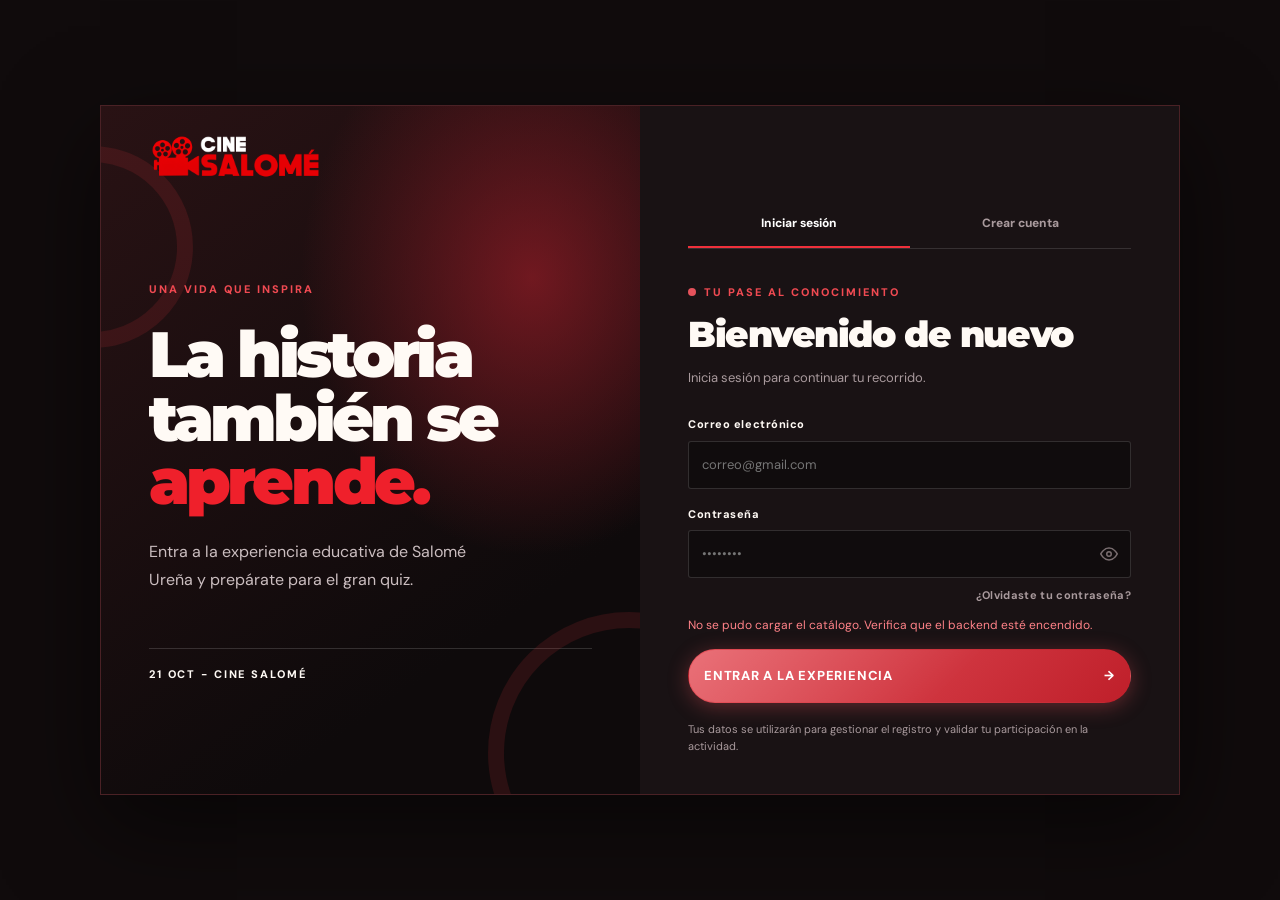
==== commit a61fe5b0: "ultimos cambios" ====
--- a/index.html
+++ b/index.html
@@ -1,4 +1,4 @@
-<!DOCTYPE html>
+﻿<!DOCTYPE html>
 <html lang="es">
  <head>
   <meta charset="utf-8"/>
@@ -154,7 +154,7 @@
   </main>
 
   <footer>
-   <div class="footer-mark">CINE <span>SALOMÉ</span></div>
+   <div class="footer-mark"><img src="img/LogoCineSalom\u00e9.png" alt="Cine Salom\u00e9" class="footer-logo"/></div>
    <p class="footer-quote">La pantalla se apaga. Su legado permanece.</p>
    <div class="footer-bottom">Una vida que inspira · Experiencia educativa inspirada en el cine</div>
   </footer>
--- a/style/css/common.css
+++ b/style/css/common.css
@@ -150,12 +150,34 @@
   text-decoration:none;
   color:var(--gris-texto);
   font-size:12px;
-  font-weight:700
+  font-weight:700;
+  position:relative;
+  padding-bottom:4px
+}
+
+.nav-links a::after
+{
+  content:'';
+  position:absolute;
+  bottom:-2px;
+  left:0;
+  right:0;
+  height:2px;
+  background:var(--rojo-claro);
+  border-radius:2px;
+  transform:scaleX(0);
+  transition:transform .25s cubic-bezier(0.16,1,0.3,1);
+  transform-origin:center
 }
 
 .nav-links a:hover,.nav-links a[aria-current=page]
 {
   color:var(--rojo-claro)
+}
+
+.nav-links a[aria-current=page]::after
+{
+  transform:scaleX(1)
 }
 
 .nav-cta
@@ -406,8 +428,25 @@
 
 .footer-mark
 {
-  font:900 23px 'Montserrat',Arial,sans-serif;
-  letter-spacing:.12em
+  display:flex;
+  justify-content:center;
+  align-items:center;
+  margin-bottom:4px
+}
+
+.footer-logo
+{
+  height:52px;
+  width:auto;
+  object-fit:contain;
+  opacity:.9;
+  filter:drop-shadow(0 2px 10px rgba(229,82,91,.25));
+  transition:opacity .3s ease
+}
+
+.footer-logo:hover
+{
+  opacity:1
 }
 
 .footer-mark span
